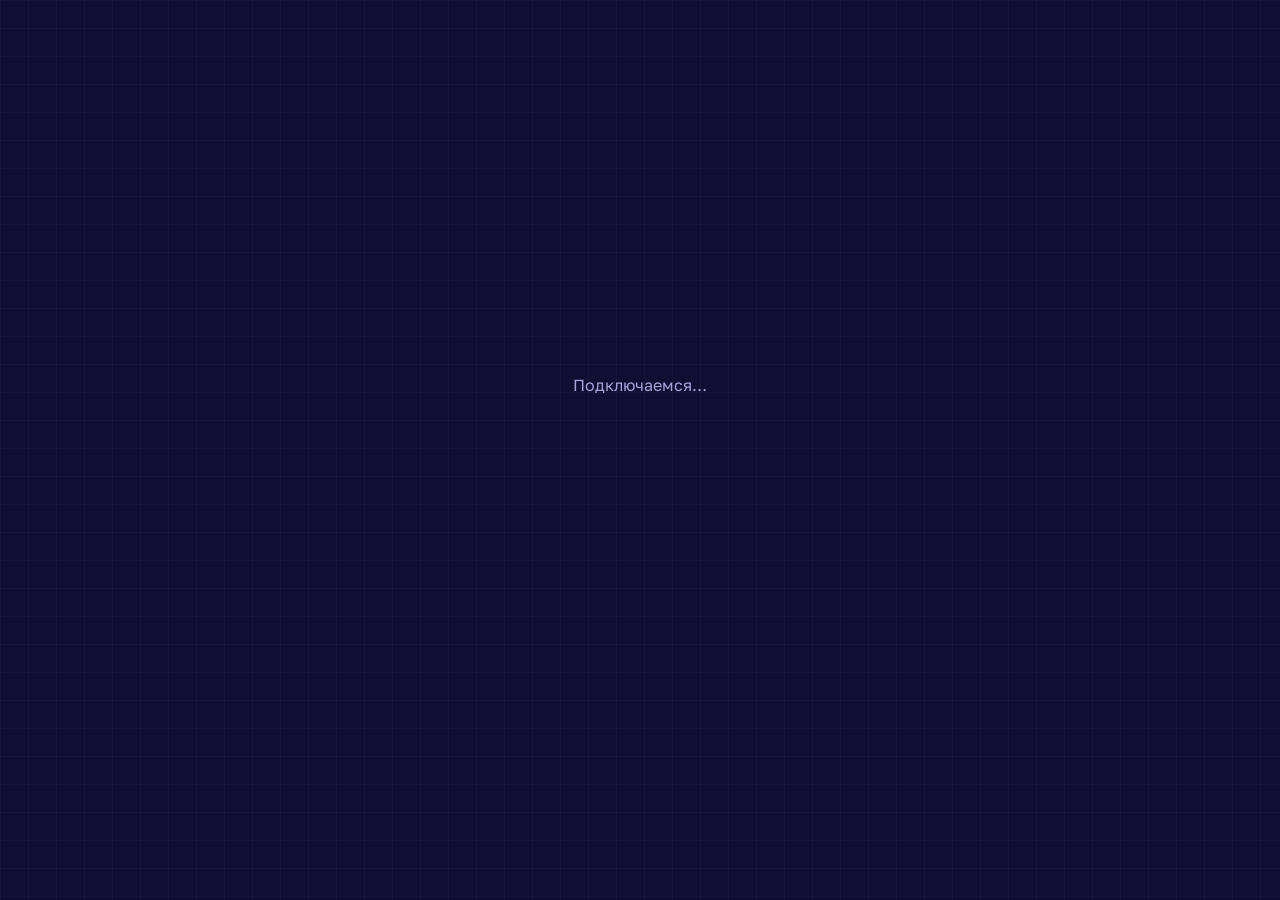
==== index.html @ 460e4425 "Studio-hardware redesign, guest types own name, game variants from lobby Co-Authored-By: Claude Opus" ====
<!doctype html>
<html lang="ru">
<head>
<meta charset="utf-8">
<meta name="viewport" content="width=device-width, initial-scale=1, viewport-fit=cover, user-scalable=no">
<meta name="theme-color" content="#120e33">
<title>Игра</title>
<link rel="preconnect" href="https://fonts.googleapis.com">
<link href="https://fonts.googleapis.com/css2?family=Dela+Gothic+One&family=Golos+Text:wght@400;500;600;700;800&family=JetBrains+Mono:wght@600;700;800&display=swap" rel="stylesheet">
<link rel="stylesheet" href="style.css?v=7">
<style>
  body { padding: 14px 16px calc(20px + env(safe-area-inset-bottom)); }
  main { max-width: 520px; margin: 0 auto; }
  .top { display: flex; align-items: center; justify-content: space-between; margin-bottom: 16px; min-height: 36px; }
  .top .score { font-family: var(--display); color: var(--gold); font-size: 20px; }
  .hero { padding: 48px 4px 24px; text-align: center; }
  .hero h1 { font-size: 30px; line-height: 1.1; }
  .opts { display: grid; gap: 10px; margin-top: 16px; }
  .q { font-size: 19px; font-weight: 700; line-height: 1.3; }
  .status { text-align: center; padding: 14px; font-weight: 700; }
  .big-msg { font-family: var(--display); font-size: 24px; text-align: center; margin: 22px 0 8px; }
  .board .cat { grid-template-columns: repeat(var(--n,5), minmax(0, 1fr)); }
  .top span:first-child, .hero h1, .q, .big-msg { overflow-wrap: anywhere; }
  .top span:first-child { min-width: 0; overflow: hidden; text-overflow: ellipsis; white-space: nowrap; margin-right: 12px; }
  .board .cname { grid-column: 1 / -1; background: none; border: 0; padding: 6px 2px 0; color: var(--mute); font-size: 13px; text-transform: uppercase; letter-spacing: .06em; }
  .cell { min-height: 48px; font-size: 15px; }
</style>
</head>
<body>
<main id="app"></main>
<script src="config.js?v=7"></script><script src="common.js?v=7"></script>
<script>
let pid = null;
try { pid = localStorage.getItem('pid'); } catch {}
if (!pid) { pid = (crypto.randomUUID ? crypto.randomUUID() : Math.random().toString(36).slice(2) + Date.now()); try { localStorage.setItem('pid', pid); } catch {} }
let name = '';
let S = null, joined = false, lastBuzz = null;
const app = $('#app');

const net = connect({
  open() { net.send({ t: 'join', pid }); }, // known device -> straight back in; new -> name form
  needName() { joined = false; renderJoin(); },
  rejected() { joined = false; S = null; app.innerHTML = `<div class="hero"><h1>Хост не пустил</h1><p class="mute">Можно попробовать ещё раз</p><button class="btn" onclick="location.reload()">Ещё раз</button></div>`; },
  closed() { joined = false; S = null; app.innerHTML = `<div class="hero pop"><h1>Игра уже идёт</h1><p class="mute" style="margin-top:12px">Вход закрыт. Если ты уже играл(а) — введи то же имя, что было.</p><button class="btn" style="margin-top:18px" onclick="renderJoin()">Ввести имя</button></div>`; },
  pid(m) { pid = m.pid; try { localStorage.setItem('pid', pid); } catch {} },
  state(m) { S = m.s; S.at = Date.now(); joined = true; render(); },
});

function renderJoin() {
  app.innerHTML = `<div class="hero">
    <p class="tag">День рождения · игры</p>
    <h1 style="margin-top:16px">Как тебя зовут?</h1>
    <p class="mute">Напиши имя — под ним ты будешь в таблице очков.</p>
  </div>
  <form id="jf" class="col">
    <input id="nm" maxlength="20" placeholder="Имя" autocomplete="off" required>
    <button class="btn">Отправить заявку</button>
  </form>`;
  $('#jf').onsubmit = e => {
    e.preventDefault(); name = $('#nm').value.trim(); if (!name) return;
        net.send({ t: 'join', pid, name });
  };
  $('#nm').focus();
}
app.innerHTML = '<p class="center mute" style="margin-top:40vh">Подключаемся…</p>';

function topBar() {
  return `<div class="top"><span class="mute">${esc(S.me.name)}</span><span class="score">${fmt(S.me.score)}</span></div>`;
}

function render() {
  if (!S || !S.me) return renderJoin();
  if (S.me.status === 'pending') {
    app.innerHTML = `<div class="hero pop"><p class="tag">Заявка отправлена</p><h1 style="margin-top:16px">Ждём ведущего</h1><p class="mute" style="margin-top:12px">Он запустит всех в комнату, когда соберёмся. Не закрывай страницу.</p><p class="namecard">${esc(S.me.name)}</p></div>`;
    return;
  }
  let h = topBar();
  if (S.mode === 'lobby') {
    h += `<div class="big-msg">Ты в комнате</div><p class="center mute">Скоро начнём. Смотри на большой экран.</p>
      <h3 style="margin:24px 0 10px;font-size:15px" class="mute">Игроки · ${S.players.length}</h3>${leaderboard(S.players, pid)}`;
  } else if (S.mode === 'final') {
    h += `<div class="big-msg">Итоги</div>${leaderboard(S.players, pid)}`;
  } else if (S.mode === 'mill' && S.mill) h += mill(S.mill);
  else if (S.mode === 'melody' && S.melody) h += melody(S.melody);
  app.innerHTML = h;

  app.querySelectorAll('[data-a]').forEach(b => b.onclick = () => { net.send({ t: 'answer', i: +b.dataset.a }); navigator.vibrate && navigator.vibrate(20); });
  app.querySelectorAll('[data-pick]').forEach(b => b.onclick = () => { const [c, r] = b.dataset.pick.split(','); net.send({ t: 'pick', c: +c, r: +r }); });
  const bz = $('#buzz'); if (bz) bz.onpointerdown = e => { e.preventDefault(); net.send({ t: 'buzz' }); navigator.vibrate && navigator.vibrate(40); };
}

function mill(m) {
  let h = `<div class="row" style="justify-content:space-between"><span class="tag">Вопрос ${m.idx + 1} из ${m.total}</span><span class="num gold">${fmt(m.value)}</span></div>
    <p class="q">${esc(m.q)}</p><div class="opts">`;
  m.a.forEach((t, i) => {
    let c = '';
    if (m.hidden.includes(i)) c = 'gone';
    if (m.mine === i) c = 'sel';
    if (m.phase !== 'question') { if (i === m.correct) c = 'right'; else if (m.mine === i) c = 'wrong'; }
    const dis = m.phase !== 'question' || m.mine !== undefined || m.hidden.includes(i);
    h += `<button class="opt ${c}" ${dis ? 'disabled' : `data-a="${i}"`}><span><b>${L[i]}:</b> ${esc(t)}</span></button>`;
  });
  h += `</div>` + lifelinesHtml(m, S.at);
  if (m.phase === 'question') h += `<div class="status ${m.mine !== undefined ? 'gold' : 'mute'}">${m.mine !== undefined ? 'Ответ принят. Ждём остальных' : 'Выбери ответ'}</div>`;
  else h += m.mine === m.correct
    ? `<div class="big-msg pop" style="color:var(--ok)">+${fmt(m.value)}</div>`
    : `<div class="status" style="color:var(--bad)">${m.mine === undefined ? 'Ты не успел(а) ответить' : 'Мимо'}</div>`;
  return h;
}

function melody(m) {
  let h = '';
  if (m.phase === 'board') {
    if (m.last) h += `<div class="panel center pop" style="margin-bottom:14px"><div class="mute" style="font-size:13px">Это была</div><div style="font-weight:800;font-size:18px">${esc(m.last.answer)}</div>
      <div class="${m.last.winner ? 'gold' : 'mute'}" style="margin-top:4px">${m.last.winner ? esc(m.last.winner) + ' +' + m.last.points : 'Никто не угадал'}</div></div>`;
    h += m.chooserIsMe ? `<div class="status gold">Твой выбор — нажми клетку</div>`
      : `<div class="status mute">${m.chooserName ? 'Выбирает ' + esc(m.chooserName) : 'Хост выбирает клетку'}</div>`;
    h += boardHtml(m, m.chooserIsMe);
  } else {
    h += `<div class="center" style="margin:8px 0 22px"><span class="tag">${esc(m.cur.cat)}</span> <span class="num gold" style="margin-left:6px">${m.cur.points}</span></div>`;
    if (m.phase === 'open') {
      h += m.lockedMe
        ? `<button class="buzz" disabled>МИМО</button><p class="center mute" style="margin-top:20px">В этот раз ты уже отвечал(а) — −${m.cur.points}</p>`
        : `<button class="buzz" id="buzz">ОТВЕТИТЬ</button><p class="center mute" style="margin-top:24px">Знаешь песню? Жми первым.<br>Ошибка: −${m.cur.points}</p>`;
    } else if (m.phase === 'buzzed') {
      h += m.buzzIsMe
        ? `<div class="big-msg pop" style="color:var(--gold);font-size:30px">Ты отвечаешь!</div><p class="center">Говори название вслух</p>`
        : `<button class="buzz" disabled>ЖДИ</button><p class="center" style="margin-top:20px">Отвечает <b>${esc(m.buzzName)}</b></p>`;
      if (m.buzzIsMe && lastBuzz !== m.cur.c + '-' + m.cur.r) { lastBuzz = m.cur.c + '-' + m.cur.r; navigator.vibrate && navigator.vibrate([60, 40, 60]); }
    }
  }
  return h;
}
</script>
</body>
</html>
---- style.css ----
/* Look: TV-studio game hardware. Flat solid fills, brass rims, hard offset shadows
   (like physical show buttons). No gradients, glows or blur. */
:root {
  --bg: #120e33;        /* studio night, violet-indigo */
  --well: #1b1647;      /* recessed surfaces: inputs, rows, cards */
  --panel: #211b56;     /* raised panels */
  --line: #3b3490;
  --ink: #f4f0ff;
  --mute: #a9a2d9;
  --gold: #f6b93b;      /* brass */
  --gold-hi: #ffd57a;
  --gold-dk: #9a6a0c;
  --sel: #ff7a1a;       /* locked-in answer */
  --ok: #22b87f;
  --bad: #ee4b55;
  --shadow: #07051a;
  --radius: 12px;
  --display: "Dela Gothic One", "Golos Text", system-ui, sans-serif;
  --mono: "JetBrains Mono", ui-monospace, monospace;
}
* { box-sizing: border-box; }
[hidden] { display: none !important; }
html, body { margin: 0; min-height: 100%; }
body {
  background: var(--bg);
  /* faint studio floor grid */
  background-image: linear-gradient(rgba(255,255,255,.025) 1px, transparent 1px), linear-gradient(90deg, rgba(255,255,255,.025) 1px, transparent 1px);
  background-size: 28px 28px;
  color: var(--ink);
  font: 16px/1.45 "Golos Text", system-ui, sans-serif;
  -webkit-tap-highlight-color: transparent;
}
button { font: inherit; color: inherit; cursor: pointer; border: 0; background: none; }
button:disabled { cursor: default; }
:focus-visible { outline: 3px solid var(--gold-hi); outline-offset: 2px; }
input, textarea, select {
  font: inherit; color: var(--ink); background: var(--well); border: 2px solid var(--line);
  border-radius: 10px; padding: 11px 13px; width: 100%;
}
input:focus, textarea:focus, select:focus { outline: none; border-color: var(--gold); }
input::placeholder, textarea::placeholder { color: #6f68a8; }
h1, h2, h3 { font-family: var(--display); font-weight: 400; margin: 0; letter-spacing: .005em; line-height: 1.15; }
.mute { color: var(--mute); }
.gold { color: var(--gold); }
.row { display: flex; gap: 10px; align-items: center; }
.col { display: flex; flex-direction: column; gap: 12px; }
.grow { flex: 1; min-width: 0; }
.wrap { flex-wrap: wrap; }
.center { text-align: center; }
.num { font-family: var(--mono); font-weight: 700; font-variant-numeric: tabular-nums; }

/* buttons: solid plate on a hard shadow, presses down */
.btn {
  padding: 11px 18px; border-radius: 10px; font-weight: 700;
  background: var(--gold); color: #251600; border: 2px solid var(--gold-dk);
  box-shadow: 0 4px 0 var(--gold-dk); transition: transform .06s, box-shadow .06s;
}
.btn:not(:disabled):active { transform: translateY(3px); box-shadow: 0 1px 0 var(--gold-dk); }
.btn.ghost { background: var(--panel); color: var(--ink); border-color: var(--line); box-shadow: 0 4px 0 var(--shadow); }
.btn.ghost:not(:disabled):active { box-shadow: 0 1px 0 var(--shadow); }
.btn.ok { background: var(--ok); color: #fff; border-color: #127451; box-shadow: 0 4px 0 #127451; }
.btn.bad { background: var(--bad); color: #fff; border-color: #9a2730; box-shadow: 0 4px 0 #9a2730; }
.btn.sm { padding: 6px 12px; font-size: 14px; box-shadow: 0 3px 0 var(--gold-dk); }
.btn.sm.ghost { box-shadow: 0 3px 0 var(--shadow); }
.btn.sm.ok { box-shadow: 0 3px 0 #127451; }
.btn:disabled { opacity: .35; }
.icon-btn { width: 34px; height: 34px; border-radius: 8px; background: var(--well); border: 2px solid var(--line); font-weight: 700; flex: none; }
.icon-btn:active { background: var(--line); }

.panel { background: var(--panel); border: 2px solid var(--line); border-radius: var(--radius); padding: 16px; box-shadow: 0 6px 0 var(--shadow); }

/* millionaire option: hexagon plate with brass rim */
.opt {
  --cut: 18px;
  position: relative; display: block; width: 100%; padding: 2px;
  background: var(--gold-dk);
  clip-path: polygon(var(--cut) 0, calc(100% - var(--cut)) 0, 100% 50%, calc(100% - var(--cut)) 100%, var(--cut) 100%, 0 50%);
  text-align: left;
}
.opt > span {
  display: flex; gap: 10px; align-items: center; min-height: 58px; padding: 10px calc(var(--cut) + 8px);
  background: var(--panel);
  clip-path: inherit; font-weight: 600; font-size: 17px;
  min-width: 0; overflow-wrap: anywhere;
}
.qbar > div, .lb .it .grow, .cname, .gamecard { overflow-wrap: anywhere; min-width: 0; }
.opt b { flex: none; white-space: nowrap; color: var(--gold); font-family: var(--mono); font-weight: 800; }
.opt:not(:disabled):active > span { background: var(--line); }
.opt.sel { background: var(--gold-hi); }
.opt.sel > span { background: var(--sel); color: #1f0d00; }
.opt.sel b { color: #1f0d00; }
.opt.right { background: #a6f5d2; }
.opt.right > span { background: var(--ok); color: #fff; }
.opt.right b { color: #fff; }
.opt.wrong > span { background: var(--bad); color: #fff; }
.opt.wrong b { color: #fff; }
.opt.gone { opacity: .15; }
.opt .cnt { margin-left: auto; font-family: var(--mono); font-weight: 700; font-size: 14px; opacity: .9; }

.qbar {
  --cut: 26px; padding: 3px;
  background: var(--gold);
  clip-path: polygon(var(--cut) 0, calc(100% - var(--cut)) 0, 100% 50%, calc(100% - var(--cut)) 100%, var(--cut) 100%, 0 50%);
}
.qbar > div {
  clip-path: inherit; background: var(--bg);
  padding: 22px calc(var(--cut) + 12px); text-align: center; font-weight: 700; font-size: 20px;
}

/* ladder */
.ladder { display: flex; flex-direction: column-reverse; gap: 2px; font-family: var(--mono); font-weight: 700; font-size: 14px; }
.ladder div { display: flex; justify-content: space-between; gap: 16px; padding: 4px 12px; border-radius: 6px; color: var(--gold); }
.ladder div.past { color: #6f68a8; }
.ladder div.now { background: var(--sel); color: #1f0d00; }

/* melody board */
.board { display: flex; flex-direction: column; gap: 8px; }
.board .cat { display: grid; grid-template-columns: minmax(90px, 1.3fr) repeat(var(--n, 5), minmax(0, 1fr)); gap: 6px; }
.board .cname {
  display: flex; align-items: center; padding: 8px 10px; border-radius: 10px;
  background: var(--well); border: 2px solid var(--line); font-weight: 700; font-size: 14px; line-height: 1.15;
}
.cell {
  min-height: 52px; border-radius: 10px; font-family: var(--display); font-size: 18px;
  color: var(--gold); background: var(--panel); border: 2px solid var(--line);
  box-shadow: 0 4px 0 var(--shadow); transition: transform .06s, box-shadow .06s;
}
.cell:not(:disabled):active { transform: translateY(3px); box-shadow: 0 1px 0 var(--shadow); }
.cell.used { background: transparent; color: transparent; border-style: dashed; border-color: #2c2670; box-shadow: none; }
.cell.cur { background: var(--sel); border-color: #a54800; color: #1f0d00; box-shadow: 0 4px 0 #a54800; }
/* Narrow screens (host on a phone): category name on its own row, cells below */
@media (max-width: 700px) {
  .board .cat { grid-template-columns: repeat(var(--n, 5), minmax(0, 1fr)); }
  .board .cname { grid-column: 1 / -1; background: none; border: 0; padding: 6px 2px 0; color: var(--mute); font-size: 13px; text-transform: uppercase; letter-spacing: .06em; }
  .cell { min-height: 48px; font-size: 16px; }
}

/* buzzer: a real arcade button, flat red cap on a deep skirt */
.buzz {
  width: min(70vw, 290px); aspect-ratio: 1; border-radius: 50%; margin: 0 auto 14px; display: block;
  font-family: var(--display); font-size: 26px; letter-spacing: .03em; color: #fff;
  background: var(--bad); border: 6px solid #ff8a90;
  box-shadow: 0 14px 0 #8e1d27, 0 14px 0 6px var(--shadow);
  transition: transform .05s, box-shadow .05s;
}
.buzz:not(:disabled):active { transform: translateY(10px); box-shadow: 0 4px 0 #8e1d27, 0 4px 0 6px var(--shadow); }
.buzz:disabled { background: #3a3470; border-color: #4e479a; color: #8f88c8; box-shadow: 0 14px 0 #26215c, 0 14px 0 6px var(--shadow); }

/* leaderboard */
.lb { display: flex; flex-direction: column; gap: 6px; }
.lb .it { display: flex; align-items: center; gap: 12px; padding: 10px 14px; border-radius: 10px; background: var(--well); border: 2px solid var(--line); }
.lb .it .pos { width: 26px; font-family: var(--mono); font-weight: 700; color: var(--mute); }
.lb .it:first-child { border-color: var(--gold); }
.lb .it:first-child .pos { color: var(--gold); }
.lb .it .sc { margin-left: auto; font-family: var(--mono); font-weight: 800; color: var(--gold); }
.off { opacity: .45; }

.tag {
  display: inline-block; padding: 3px 10px; border-radius: 6px; font-family: var(--mono); font-size: 12px; font-weight: 700;
  text-transform: uppercase; letter-spacing: .06em; background: var(--well); color: var(--gold-hi); border: 1px solid var(--line);
}
.namecard {
  display: inline-block; margin: 26px 0 0; padding: 10px 22px; border-radius: 10px; border: 2px solid var(--gold);
  font-family: var(--display); font-size: 22px; color: var(--gold); box-shadow: 0 5px 0 var(--gold-dk); max-width: 100%; overflow-wrap: anywhere;
}
.lifeline { margin-top: 14px; padding: 12px 14px; border-radius: 10px; background: var(--well); border: 2px solid var(--gold); overflow-wrap: anywhere; }
.lifeline .k { font-family: var(--mono); font-size: 12px; text-transform: uppercase; letter-spacing: .08em; color: var(--gold); font-weight: 800; }
.toast { position: fixed; left: 50%; bottom: 20px; transform: translateX(-50%); background: var(--panel); border: 2px solid var(--gold); padding: 10px 16px; border-radius: 10px; z-index: 50; box-shadow: 0 5px 0 var(--shadow); }

@keyframes pop { from { transform: translateY(6px); opacity: 0 } to { transform: none; opacity: 1 } }
.pop { animation: pop .22s ease-out; }
@media (prefers-reduced-motion: reduce) { .pop { animation: none; } .btn, .cell, .buzz { transition: none; } }
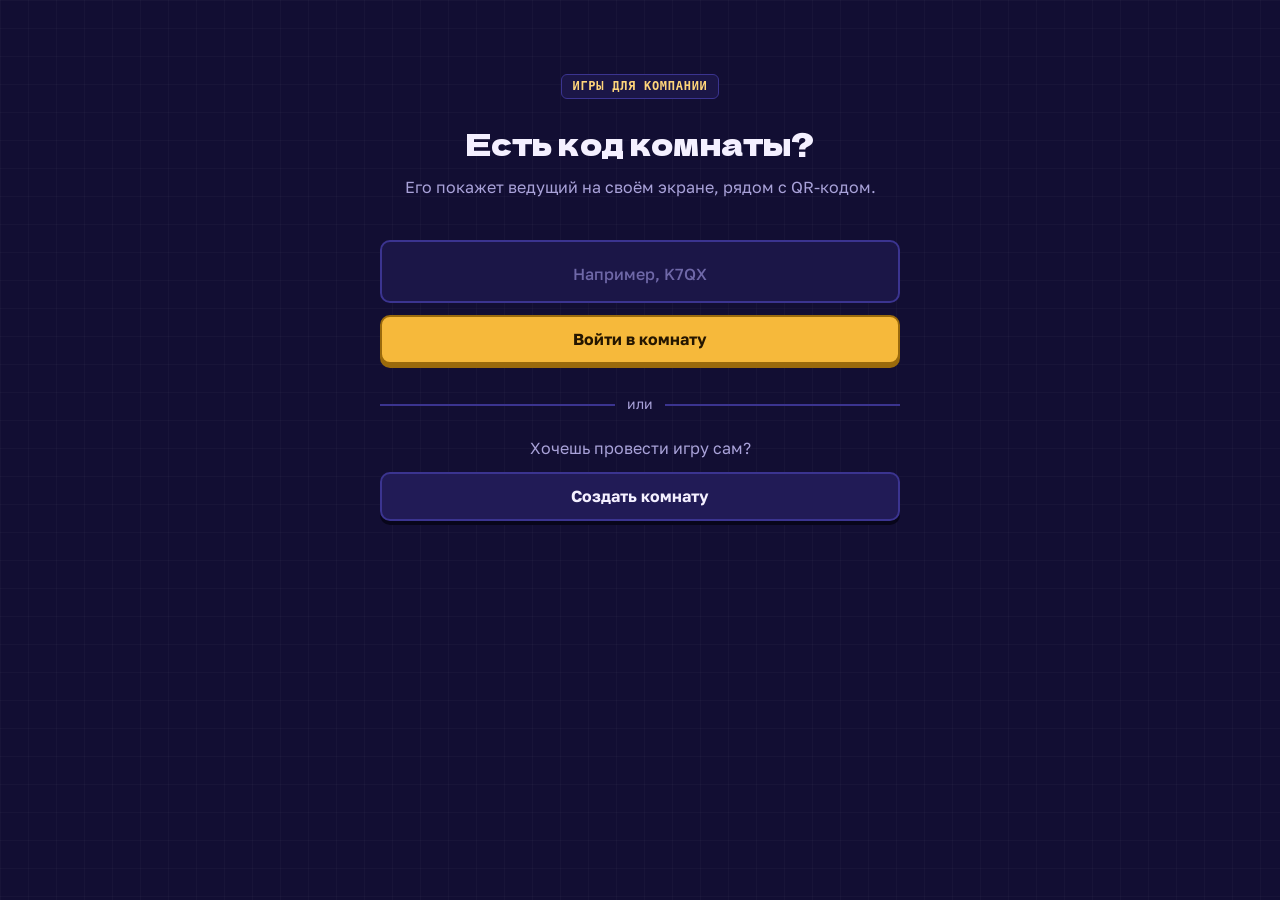
==== commit f029ca94: "Multiple rooms: anyone can host, guests join by room code Co-Authored-By: Claude Opus 5.5 <noreply@a" ====
--- a/index.html
+++ b/index.html
@@ -7,7 +7,7 @@
 <title>Игра</title>
 <link rel="preconnect" href="https://fonts.googleapis.com">
 <link href="https://fonts.googleapis.com/css2?family=Dela+Gothic+One&family=Golos+Text:wght@400;500;600;700;800&family=JetBrains+Mono:wght@600;700;800&display=swap" rel="stylesheet">
-<link rel="stylesheet" href="style.css?v=7">
+<link rel="stylesheet" href="style.css?v=12">
 <style>
   body { padding: 14px 16px calc(20px + env(safe-area-inset-bottom)); }
   main { max-width: 520px; margin: 0 auto; }
@@ -19,7 +19,13 @@
   .q { font-size: 19px; font-weight: 700; line-height: 1.3; }
   .status { text-align: center; padding: 14px; font-weight: 700; }
   .big-msg { font-family: var(--display); font-size: 24px; text-align: center; margin: 22px 0 8px; }
-  .board .cat { grid-template-columns: repeat(var(--n,5), minmax(0, 1fr)); }
+  .board .cat { grid-template-columns: repeat(var(--n,5), minmax(0, 1fr)); }
+  .codein { font-family: var(--mono); font-size: 26px; font-weight: 800; letter-spacing: .3em; text-align: center; text-transform: uppercase; }
+  .codein::placeholder { font-family: 'Golos Text', system-ui, sans-serif; font-size: 16px; font-weight: 500; letter-spacing: normal; text-transform: none; }
+  .err { margin: 0; color: #ff9aa0; font-weight: 600; text-align: center; }
+  .or { display: flex; align-items: center; gap: 12px; margin: 30px 0 22px; color: var(--mute); font-size: 14px; }
+  .or::before, .or::after { content: ''; flex: 1; height: 2px; background: var(--line); }
+  a.btn { display: block; text-align: center; text-decoration: none; }
   .top span:first-child, .hero h1, .q, .big-msg { overflow-wrap: anywhere; }
   .top span:first-child { min-width: 0; overflow: hidden; text-overflow: ellipsis; white-space: nowrap; margin-right: 12px; }
   .board .cname { grid-column: 1 / -1; background: none; border: 0; padding: 6px 2px 0; color: var(--mute); font-size: 13px; text-transform: uppercase; letter-spacing: .06em; }
@@ -28,17 +34,19 @@
 </head>
 <body>
 <main id="app"></main>
-<script src="config.js?v=7"></script><script src="common.js?v=7"></script>
+<script src="config.js?v=12"></script><script src="common.js?v=12"></script>
 <script>
 let pid = null;
 try { pid = localStorage.getItem('pid'); } catch {}
 if (!pid) { pid = (crypto.randomUUID ? crypto.randomUUID() : Math.random().toString(36).slice(2) + Date.now()); try { localStorage.setItem('pid', pid); } catch {} }
 let name = '';
-let S = null, joined = false, lastBuzz = null;
+let S = null, joined = false, lastBuzz = null;
+const ROOM = (new URLSearchParams(location.search).get('room') || '').toUpperCase().replace(/[^A-Z0-9]/g, '').slice(0, 6);
 const app = $('#app');
 
 const net = connect({
-  open() { net.send({ t: 'join', pid }); }, // known device -> straight back in; new -> name form
+  open() { if (ROOM) net.send({ t: 'join', room: ROOM, pid }); }, // known device -> straight back in; new -> name form
+  noRoom() { joined = false; S = null; renderHome('Комнаты с кодом ' + ROOM + ' нет. Проверь код или спроси у ведущего новую ссылку.'); },
   needName() { joined = false; renderJoin(); },
   rejected() { joined = false; S = null; app.innerHTML = `<div class="hero"><h1>Хост не пустил</h1><p class="mute">Можно попробовать ещё раз</p><button class="btn" onclick="location.reload()">Ещё раз</button></div>`; },
   closed() { joined = false; S = null; app.innerHTML = `<div class="hero pop"><h1>Игра уже идёт</h1><p class="mute" style="margin-top:12px">Вход закрыт. Если ты уже играл(а) — введи то же имя, что было.</p><button class="btn" style="margin-top:18px" onclick="renderJoin()">Ввести имя</button></div>`; },
@@ -48,7 +56,7 @@
 
 function renderJoin() {
   app.innerHTML = `<div class="hero">
-    <p class="tag">День рождения · игры</p>
+    <p class="tag">Комната ${esc(ROOM)}</p>
     <h1 style="margin-top:16px">Как тебя зовут?</h1>
     <p class="mute">Напиши имя — под ним ты будешь в таблице очков.</p>
   </div>
@@ -58,11 +66,35 @@
   </form>`;
   $('#jf').onsubmit = e => {
     e.preventDefault(); name = $('#nm').value.trim(); if (!name) return;
-        net.send({ t: 'join', pid, name });
+        net.send({ t: 'join', room: ROOM, pid, name });
   };
   $('#nm').focus();
 }
-app.innerHTML = '<p class="center mute" style="margin-top:40vh">Подключаемся…</p>';
+// Home: enter a room code, or become a host and create a room.
+function renderHome(err) {
+  app.innerHTML = `<div class="hero">
+    <p class="tag">Игры для компании</p>
+    <h1 style="margin-top:16px">Есть код комнаты?</h1>
+    <p class="mute">Его покажет ведущий на своём экране, рядом с QR-кодом.</p>
+  </div>
+  <form id="rf" class="col">
+    <input id="code" maxlength="6" placeholder="Например, K7QX" autocomplete="off" autocapitalize="characters" class="codein" required>
+    ${err ? `<p class="err">${esc(err)}</p>` : ''}
+    <button class="btn">Войти в комнату</button>
+  </form>
+  <div class="or"><span>или</span></div>
+  <div class="col center">
+    <p class="mute" style="margin:0">Хочешь провести игру сам?</p>
+    <a class="btn ghost" href="host.html?new=1">Создать комнату</a>
+  </div>`;
+  $('#rf').onsubmit = e => {
+    e.preventDefault();
+    const c = $('#code').value.toUpperCase().replace(/[^A-Z0-9]/g, '');
+    if (c) location.search = '?room=' + c;
+  };
+}
+if (ROOM) app.innerHTML = '<p class="center mute" style="margin-top:40vh">Подключаемся…</p>';
+else renderHome();
 
 function topBar() {
   return `<div class="top"><span class="mute">${esc(S.me.name)}</span><span class="score">${fmt(S.me.score)}</span></div>`;
@@ -101,7 +133,9 @@
     h += `<button class="opt ${c}" ${dis ? 'disabled' : `data-a="${i}"`}><span><b>${L[i]}:</b> ${esc(t)}</span></button>`;
   });
   h += `</div>` + lifelinesHtml(m, S.at);
-  if (m.phase === 'question') h += `<div class="status ${m.mine !== undefined ? 'gold' : 'mute'}">${m.mine !== undefined ? 'Ответ принят. Ждём остальных' : 'Выбери ответ'}</div>`;
+  if (m.phase === 'question') h += `<div class="status ${m.mine !== undefined ? 'gold' : 'mute'}">${m.mine === undefined ? 'Выбери ответ'
+    : m.answered >= m.players ? 'Ответ принят. Ведущий сейчас покажет правильный'
+    : `Ответ принят. Ответили ${m.answered} из ${m.players}`}</div>`;
   else h += m.mine === m.correct
     ? `<div class="big-msg pop" style="color:var(--ok)">+${fmt(m.value)}</div>`
     : `<div class="status" style="color:var(--bad)">${m.mine === undefined ? 'Ты не успел(а) ответить' : 'Мимо'}</div>`;
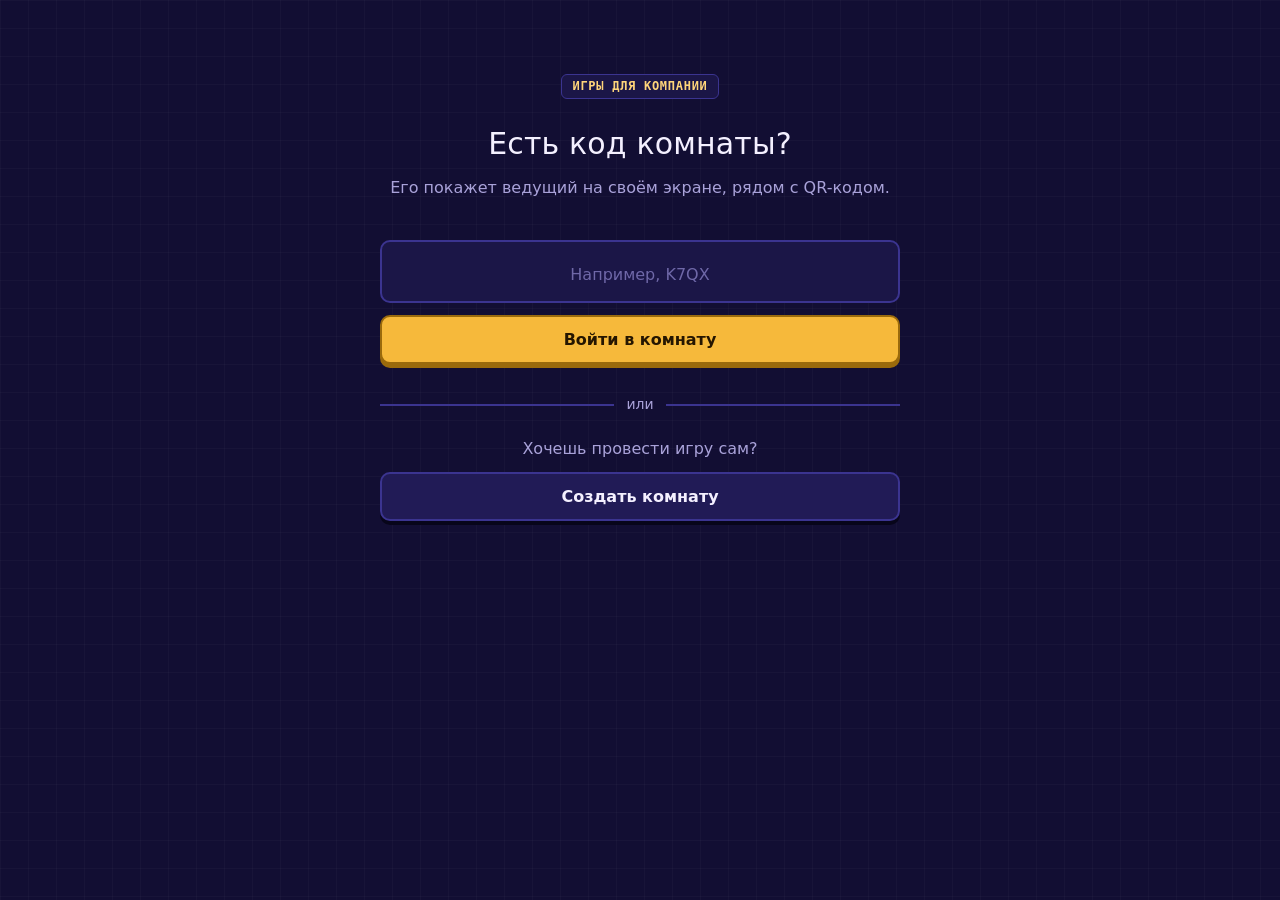
==== commit f618f789: "TV screen, CSP, SRI, no-referrer Co-Authored-By: Claude Opus 5.5 <noreply@anthropic.com>" ====
--- a/index.html
+++ b/index.html
@@ -3,11 +3,13 @@
 <head>
 <meta charset="utf-8">
 <meta name="viewport" content="width=device-width, initial-scale=1, viewport-fit=cover, user-scalable=no">
+<meta name="referrer" content="no-referrer">
+<meta http-equiv="Content-Security-Policy" content="default-src 'self'; script-src 'self' 'unsafe-inline' https://cdnjs.cloudflare.com; style-src 'self' 'unsafe-inline' https://fonts.googleapis.com; font-src https://fonts.gstatic.com; img-src 'self' data:; connect-src 'self' wss://mathioboard.com ws: wss:; object-src 'none'; base-uri 'none'; form-action 'self'">
 <meta name="theme-color" content="#120e33">
 <title>Игра</title>
 <link rel="preconnect" href="https://fonts.googleapis.com">
 <link href="https://fonts.googleapis.com/css2?family=Dela+Gothic+One&family=Golos+Text:wght@400;500;600;700;800&family=JetBrains+Mono:wght@600;700;800&display=swap" rel="stylesheet">
-<link rel="stylesheet" href="style.css?v=12">
+<link rel="stylesheet" href="style.css?v=15">
 <style>
   body { padding: 14px 16px calc(20px + env(safe-area-inset-bottom)); }
   main { max-width: 520px; margin: 0 auto; }
@@ -19,12 +21,12 @@
   .q { font-size: 19px; font-weight: 700; line-height: 1.3; }
   .status { text-align: center; padding: 14px; font-weight: 700; }
   .big-msg { font-family: var(--display); font-size: 24px; text-align: center; margin: 22px 0 8px; }
-  .board .cat { grid-template-columns: repeat(var(--n,5), minmax(0, 1fr)); }
-  .codein { font-family: var(--mono); font-size: 26px; font-weight: 800; letter-spacing: .3em; text-align: center; text-transform: uppercase; }
-  .codein::placeholder { font-family: 'Golos Text', system-ui, sans-serif; font-size: 16px; font-weight: 500; letter-spacing: normal; text-transform: none; }
-  .err { margin: 0; color: #ff9aa0; font-weight: 600; text-align: center; }
-  .or { display: flex; align-items: center; gap: 12px; margin: 30px 0 22px; color: var(--mute); font-size: 14px; }
-  .or::before, .or::after { content: ''; flex: 1; height: 2px; background: var(--line); }
+  .board .cat { grid-template-columns: repeat(var(--n,5), minmax(0, 1fr)); }
+  .codein { font-family: var(--mono); font-size: 26px; font-weight: 800; letter-spacing: .3em; text-align: center; text-transform: uppercase; }
+  .codein::placeholder { font-family: 'Golos Text', system-ui, sans-serif; font-size: 16px; font-weight: 500; letter-spacing: normal; text-transform: none; }
+  .err { margin: 0; color: #ff9aa0; font-weight: 600; text-align: center; }
+  .or { display: flex; align-items: center; gap: 12px; margin: 30px 0 22px; color: var(--mute); font-size: 14px; }
+  .or::before, .or::after { content: ''; flex: 1; height: 2px; background: var(--line); }
   a.btn { display: block; text-align: center; text-decoration: none; }
   .top span:first-child, .hero h1, .q, .big-msg { overflow-wrap: anywhere; }
   .top span:first-child { min-width: 0; overflow: hidden; text-overflow: ellipsis; white-space: nowrap; margin-right: 12px; }
@@ -34,18 +36,21 @@
 </head>
 <body>
 <main id="app"></main>
-<script src="config.js?v=12"></script><script src="common.js?v=12"></script>
+<script src="config.js?v=15"></script><script src="common.js?v=15"></script>
 <script>
 let pid = null;
 try { pid = localStorage.getItem('pid'); } catch {}
 if (!pid) { pid = (crypto.randomUUID ? crypto.randomUUID() : Math.random().toString(36).slice(2) + Date.now()); try { localStorage.setItem('pid', pid); } catch {} }
 let name = '';
-let S = null, joined = false, lastBuzz = null;
+let S = null, joined = false, lastBuzz = null;
 const ROOM = (new URLSearchParams(location.search).get('room') || '').toUpperCase().replace(/[^A-Z0-9]/g, '').slice(0, 6);
 const app = $('#app');
 
 const net = connect({
-  open() { if (ROOM) net.send({ t: 'join', room: ROOM, pid }); }, // known device -> straight back in; new -> name form
+  open() { if (ROOM) net.send({ t: 'join', room: ROOM, pid }); }, // known device -> straight back in; new -> name form
+  roomGone() { joined = false; S = null; renderHome('Ведущий закрыл комнату ' + ROOM + '. Спроси у него новый код.'); },
+  nameTaken(m) { renderJoin('Имя «' + m.name + '» уже занято в этой комнате. Добавь букву фамилии или смайлик.'); },
+  full() { joined = false; S = null; renderHome('В комнате ' + ROOM + ' уже нет мест.'); },
   noRoom() { joined = false; S = null; renderHome('Комнаты с кодом ' + ROOM + ' нет. Проверь код или спроси у ведущего новую ссылку.'); },
   needName() { joined = false; renderJoin(); },
   rejected() { joined = false; S = null; app.innerHTML = `<div class="hero"><h1>Хост не пустил</h1><p class="mute">Можно попробовать ещё раз</p><button class="btn" onclick="location.reload()">Ещё раз</button></div>`; },
@@ -54,7 +59,7 @@
   state(m) { S = m.s; S.at = Date.now(); joined = true; render(); },
 });
 
-function renderJoin() {
+function renderJoin(err) {
   app.innerHTML = `<div class="hero">
     <p class="tag">Комната ${esc(ROOM)}</p>
     <h1 style="margin-top:16px">Как тебя зовут?</h1>
@@ -62,6 +67,7 @@
   </div>
   <form id="jf" class="col">
     <input id="nm" maxlength="20" placeholder="Имя" autocomplete="off" required>
+    ${err ? `<p class="err">${esc(err)}</p>` : ''}
     <button class="btn">Отправить заявку</button>
   </form>`;
   $('#jf').onsubmit = e => {
@@ -70,30 +76,30 @@
   };
   $('#nm').focus();
 }
-// Home: enter a room code, or become a host and create a room.
-function renderHome(err) {
-  app.innerHTML = `<div class="hero">
-    <p class="tag">Игры для компании</p>
-    <h1 style="margin-top:16px">Есть код комнаты?</h1>
-    <p class="mute">Его покажет ведущий на своём экране, рядом с QR-кодом.</p>
-  </div>
-  <form id="rf" class="col">
-    <input id="code" maxlength="6" placeholder="Например, K7QX" autocomplete="off" autocapitalize="characters" class="codein" required>
-    ${err ? `<p class="err">${esc(err)}</p>` : ''}
-    <button class="btn">Войти в комнату</button>
-  </form>
-  <div class="or"><span>или</span></div>
-  <div class="col center">
-    <p class="mute" style="margin:0">Хочешь провести игру сам?</p>
-    <a class="btn ghost" href="host.html?new=1">Создать комнату</a>
-  </div>`;
-  $('#rf').onsubmit = e => {
-    e.preventDefault();
-    const c = $('#code').value.toUpperCase().replace(/[^A-Z0-9]/g, '');
-    if (c) location.search = '?room=' + c;
-  };
-}
-if (ROOM) app.innerHTML = '<p class="center mute" style="margin-top:40vh">Подключаемся…</p>';
+// Home: enter a room code, or become a host and create a room.
+function renderHome(err) {
+  app.innerHTML = `<div class="hero">
+    <p class="tag">Игры для компании</p>
+    <h1 style="margin-top:16px">Есть код комнаты?</h1>
+    <p class="mute">Его покажет ведущий на своём экране, рядом с QR-кодом.</p>
+  </div>
+  <form id="rf" class="col">
+    <input id="code" maxlength="6" placeholder="Например, K7QX" autocomplete="off" autocapitalize="characters" class="codein" required>
+    ${err ? `<p class="err">${esc(err)}</p>` : ''}
+    <button class="btn">Войти в комнату</button>
+  </form>
+  <div class="or"><span>или</span></div>
+  <div class="col center">
+    <p class="mute" style="margin:0">Хочешь провести игру сам?</p>
+    <a class="btn ghost" href="host.html?new=1">Создать комнату</a>
+  </div>`;
+  $('#rf').onsubmit = e => {
+    e.preventDefault();
+    const c = $('#code').value.toUpperCase().replace(/[^A-Z0-9]/g, '');
+    if (c) location.search = '?room=' + c;
+  };
+}
+if (ROOM) app.innerHTML = '<p class="center mute" style="margin-top:40vh">Подключаемся…</p>';
 else renderHome();
 
 function topBar() {
@@ -103,7 +109,7 @@
 function render() {
   if (!S || !S.me) return renderJoin();
   if (S.me.status === 'pending') {
-    app.innerHTML = `<div class="hero pop"><p class="tag">Заявка отправлена</p><h1 style="margin-top:16px">Ждём ведущего</h1><p class="mute" style="margin-top:12px">Он запустит всех в комнату, когда соберёмся. Не закрывай страницу.</p><p class="namecard">${esc(S.me.name)}</p></div>`;
+    app.innerHTML = `<div class="hero pop">${S.me.reclaim ? `<p class="tag">Возвращение</p><h1 style="margin-top:16px">Ведущий подтвердит, что это ты</h1><p class="mute" style="margin-top:12px">Тогда вернутся и твои очки. Не закрывай страницу.</p>` : `<p class="tag">Заявка отправлена</p><h1 style="margin-top:16px">Ждём ведущего</h1><p class="mute" style="margin-top:12px">Он запустит всех в комнату, когда соберёмся. Не закрывай страницу.</p>`}<p class="namecard">${esc(S.me.name)}</p></div>`;
     return;
   }
   let h = topBar();
@@ -111,7 +117,7 @@
     h += `<div class="big-msg">Ты в комнате</div><p class="center mute">Скоро начнём. Смотри на большой экран.</p>
       <h3 style="margin:24px 0 10px;font-size:15px" class="mute">Игроки · ${S.players.length}</h3>${leaderboard(S.players, pid)}`;
   } else if (S.mode === 'final') {
-    h += `<div class="big-msg">Итоги</div>${leaderboard(S.players, pid)}`;
+    h += `<div class="big-msg">Итоги</div>${podiumHtml(S.players)}`;
   } else if (S.mode === 'mill' && S.mill) h += mill(S.mill);
   else if (S.mode === 'melody' && S.melody) h += melody(S.melody);
   app.innerHTML = h;
--- a/style.css
+++ b/style.css
@@ -155,6 +155,22 @@
 .lb .it .sc { margin-left: auto; font-family: var(--mono); font-weight: 800; color: var(--gold); }
 .off { opacity: .45; }
 
+/* podium */
+.podium { display: grid; grid-template-columns: repeat(3, minmax(0, 1fr)); gap: 8px; align-items: end; margin-top: 10px; }
+.pod { display: flex; flex-direction: column; align-items: center; text-align: center; min-width: 0; }
+.pod .pname { font-weight: 800; font-size: 15px; max-width: 100%; overflow-wrap: anywhere; line-height: 1.2; }
+.pod .pscore { font-family: var(--mono); font-weight: 800; color: var(--gold); margin: 4px 0 8px; }
+.pod .block { width: 100%; border-radius: 10px 10px 0 0; border: 2px solid var(--line); border-bottom: 0; background: var(--panel); display: flex; justify-content: center; padding-top: 10px; }
+.pod .block span { font-family: var(--display); font-size: 34px; color: var(--mute); }
+.pod.p1 .block { height: 140px; background: var(--gold); border-color: var(--gold-dk); }
+.pod.p1 .block span { color: #251600; font-size: 46px; }
+.pod.p1 .pname { font-size: 18px; }
+.pod.p2 .block { height: 100px; }
+.pod.p3 .block { height: 72px; }
+.pod.me .pname { color: var(--sel); }
+.pod.empty { visibility: hidden; }
+.podium + .lb .it:first-child { border-color: var(--line); }
+.podium + .lb .it:first-child .pos { color: var(--mute); }
 .tag {
   display: inline-block; padding: 3px 10px; border-radius: 6px; font-family: var(--mono); font-size: 12px; font-weight: 700;
   text-transform: uppercase; letter-spacing: .06em; background: var(--well); color: var(--gold-hi); border: 1px solid var(--line);
